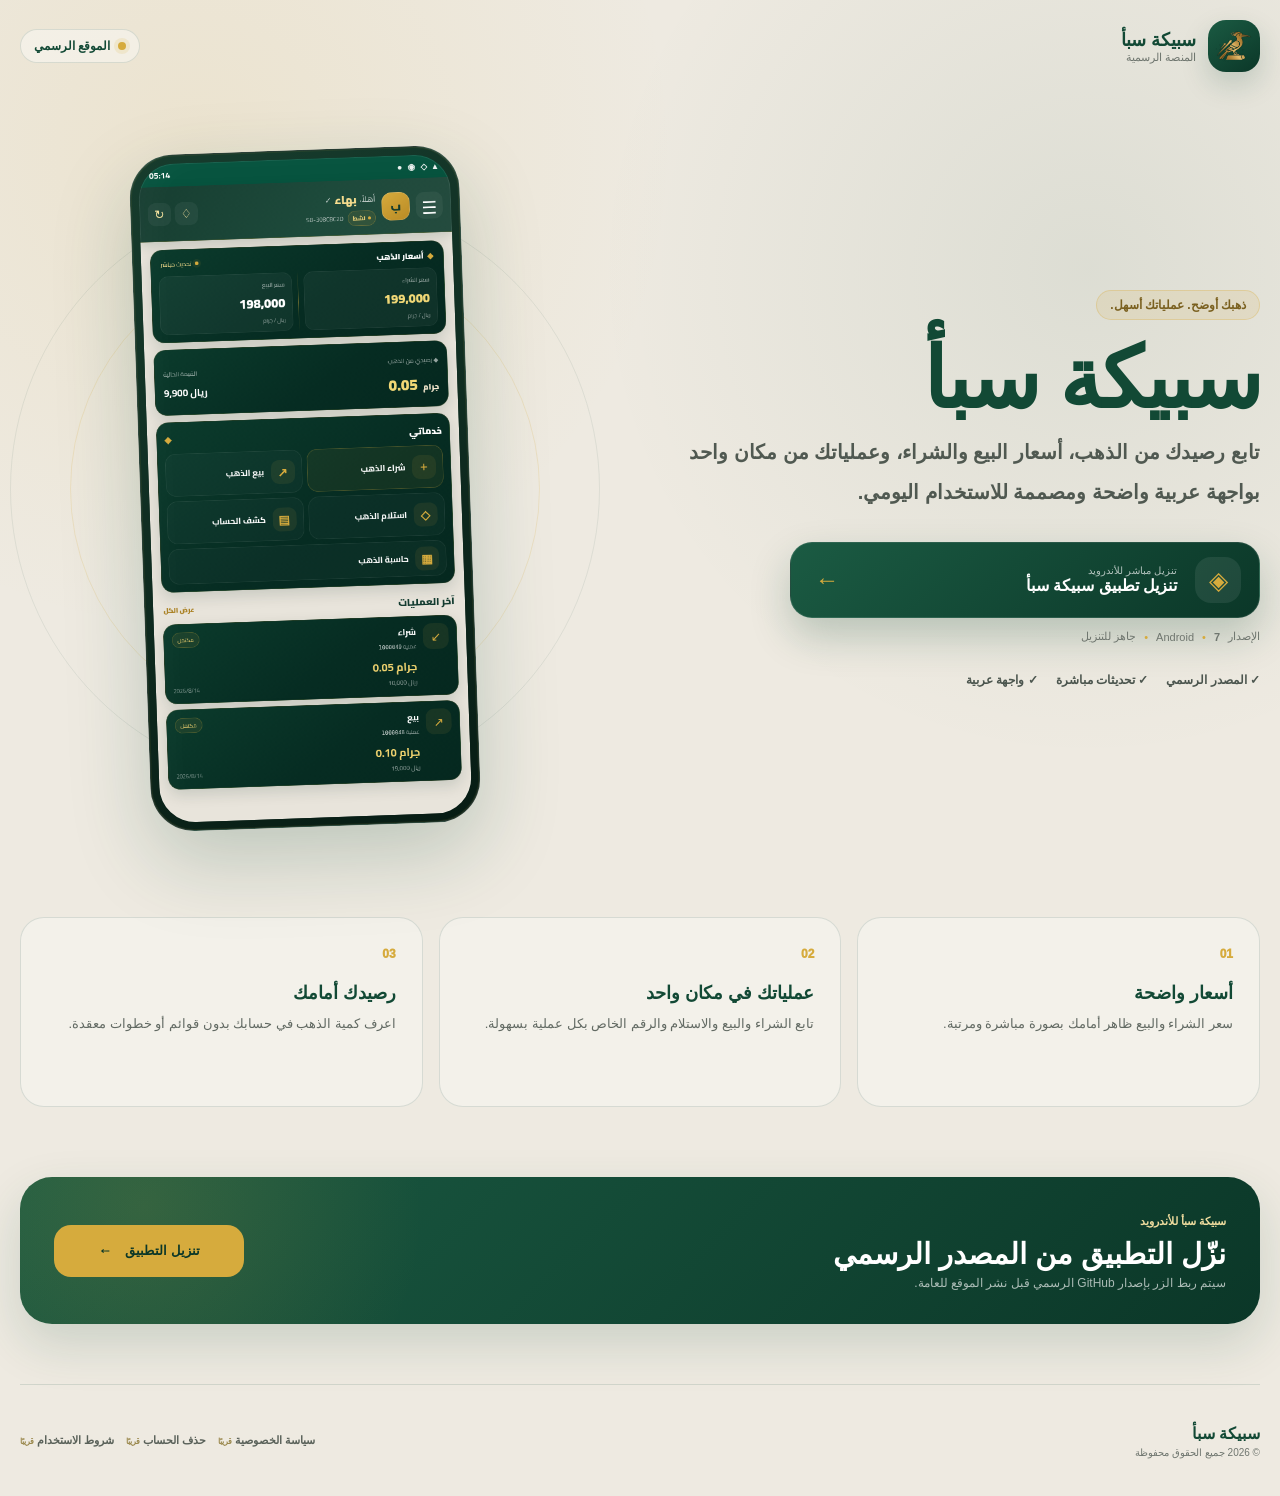
==== index.html @ 20c199f9 "Publish Sabika Saba official download site" ====
<!doctype html><html lang="ar" dir="rtl"><head><meta charset="utf-8"><meta name="viewport" content="width=device-width,initial-scale=1,viewport-fit=cover"><meta name="theme-color" content="#124935"><meta name="description" content="الموقع الرسمي لتنزيل تطبيق سبيكة سبأ للأندرويد."><title>سبيكة سبأ | تنزيل التطبيق</title><link rel="stylesheet" href="assets/css/styles.css"></head><body><div class="shell"><header><a class="brand" href="./"><span class="logo"><img id="logo" src="assets/images/logo.png" alt="شعار سبيكة سبأ"><b id="logoFallback">س</b></span><span><strong>سبيكة سبأ</strong><small>المنصة الرسمية</small></span></a><div class="official"><i></i> الموقع الرسمي</div></header><main><section class="hero"><div class="copy"><span class="eyebrow">ذهبك أوضح. عملياتك أسهل.</span><h1>سبيكة سبأ</h1><p>تابع رصيدك من الذهب، أسعار البيع والشراء، وعملياتك من مكان واحد بواجهة عربية واضحة ومصممة للاستخدام اليومي.</p><a id="download" class="download disabled" href="#"><span class="android">◈</span><span><small>تنزيل مباشر للأندرويد</small><strong>تنزيل تطبيق سبيكة سبأ</strong></span><em>←</em></a><div class="meta">الإصدار <b id="version">—</b> <span>•</span> Android <span>•</span> <span id="status">رابط التنزيل قيد التجهيز</span></div><div class="trust"><span>✓ المصدر الرسمي</span><span>✓ تحديثات مباشرة</span><span>✓ واجهة عربية</span></div></div><div class="visual"><div class="ring r1"></div><div class="ring r2"></div><div class="phone phone-real" aria-label="واجهة تطبيق سبيكة سبأ الحقيقية">
  <div class="real-screen">
    <img src="assets/images/app-home-real.png" alt="الشاشة الرئيسية الحقيقية لتطبيق سبيكة سبأ">
  </div>
</div></div></section><section class="features"><article><span>01</span><h2>أسعار واضحة</h2><p>سعر الشراء والبيع ظاهر أمامك بصورة مباشرة ومرتبة.</p></article><article><span>02</span><h2>عملياتك في مكان واحد</h2><p>تابع الشراء والبيع والاستلام والرقم الخاص بكل عملية بسهولة.</p></article><article><span>03</span><h2>رصيدك أمامك</h2><p>اعرف كمية الذهب في حسابك بدون قوائم أو خطوات معقدة.</p></article></section><section class="cta"><div><small>سبيكة سبأ للأندرويد</small><h2>نزّل التطبيق من المصدر الرسمي</h2><p>سيتم ربط الزر بإصدار GitHub الرسمي قبل نشر الموقع للعامة.</p></div><a id="download2" class="secondary disabled" href="#">تنزيل التطبيق <span>←</span></a></section></main><footer><div><strong>سبيكة سبأ</strong><small>© <span id="year"></span> جميع الحقوق محفوظة</small></div><nav><span>سياسة الخصوصية <small>قريبًا</small></span><span>حذف الحساب <small>قريبًا</small></span><span>شروط الاستخدام <small>قريبًا</small></span></nav></footer></div><script src="assets/js/config.js"></script><script src="assets/js/app.js"></script></body></html>
---- assets/css/styles.css ----
@font-face{font-family:Cairo;src:local("Cairo");font-display:swap}:root{--g:#124935;--gd:#0b3728;--gs:#1b5b43;--gold:#d6ab3d;--gold2:#f0dd9f;--ink:#18211d;--muted:#6f766f;--paper:#eeeae1;--paper2:#e5dfd3;--line:rgba(18,73,53,.13)}*{box-sizing:border-box}body{margin:0;min-height:100vh;color:var(--ink);background:radial-gradient(circle at 15% 10%,rgba(214,171,61,.11),transparent 28%),radial-gradient(circle at 85% 18%,rgba(18,73,53,.08),transparent 30%),var(--paper);font-family:Cairo,Tahoma,Arial,sans-serif;-webkit-font-smoothing:antialiased}.shell{width:min(1240px,calc(100% - 28px));margin:auto}header{min-height:92px;display:flex;align-items:center;justify-content:space-between;gap:20px}.brand{text-decoration:none;display:flex;align-items:center;gap:12px;color:inherit}.logo{width:52px;height:52px;display:grid;place-items:center;border-radius:18px;background:linear-gradient(145deg,var(--gs),var(--gd));box-shadow:0 12px 28px rgba(18,73,53,.18);overflow:hidden;position:relative}.logo img{width:82%;height:82%;object-fit:contain}.logo b{display:none;position:absolute;inset:0;place-items:center;color:var(--gold);font-size:24px}.brand>span:last-child{display:flex;flex-direction:column}.brand strong{color:var(--g);font-size:18px}.brand small{color:var(--muted);font-size:11px}.official{display:flex;align-items:center;gap:8px;padding:9px 13px;border:1px solid var(--line);background:rgba(255,255,255,.4);border-radius:999px;color:var(--g);font-size:12px;font-weight:800}.official i{width:8px;height:8px;border-radius:50%;background:var(--gold);box-shadow:0 0 0 4px rgba(214,171,61,.15)}.hero{min-height:680px;display:grid;grid-template-columns:1.02fr .98fr;align-items:center;gap:76px;padding:58px 0 84px}.copy{max-width:620px}.eyebrow{display:inline-flex;padding:7px 13px;border-radius:999px;background:rgba(214,171,61,.13);border:1px solid rgba(214,171,61,.3);color:#7a601f;font-size:12px;font-weight:900}.hero h1{margin:18px 0 12px;color:var(--g);font-size:clamp(48px,7vw,84px);line-height:.98;font-weight:950;letter-spacing:-2px}.copy>p{max-width:580px;margin:0;color:#505951;font-size:clamp(16px,2vw,20px);line-height:2;font-weight:600}.download{margin-top:30px;min-height:76px;max-width:470px;display:grid;grid-template-columns:50px 1fr 30px;align-items:center;gap:14px;padding:12px 18px;border-radius:22px;background:linear-gradient(140deg,var(--gs),var(--gd));color:#fff;text-decoration:none;box-shadow:0 18px 40px rgba(18,73,53,.23);border:1px solid rgba(255,255,255,.1)}.download:not(.disabled):hover{transform:translateY(-2px)}.android{width:46px;height:46px;display:grid;place-items:center;border-radius:16px;color:var(--gold);background:rgba(255,255,255,.08);font-size:25px}.download>span:nth-child(2){display:flex;flex-direction:column}.download small{font-size:10px;color:rgba(255,255,255,.68)}.download strong{font-size:16px}.download em{font-style:normal;color:var(--gold);font-size:24px}.disabled{opacity:.72;cursor:default}.meta{margin-top:12px;display:flex;align-items:center;gap:8px;flex-wrap:wrap;color:var(--muted);font-size:11px}.meta>span:not(#status){color:var(--gold)}.trust{display:flex;gap:18px;flex-wrap:wrap;margin-top:30px;color:#4b554e;font-size:12px;font-weight:800}.visual{min-height:560px;display:grid;place-items:center;position:relative}.ring{position:absolute;border:1px solid rgba(214,171,61,.18);border-radius:50%}.r1{width:470px;height:470px}.r2{width:590px;height:590px;border-color:rgba(18,73,53,.08)}.phone{width:min(330px,78vw);border-radius:46px;padding:10px;background:#0d241b;border:1px solid rgba(255,255,255,.12);box-shadow:0 28px 80px rgba(18,73,53,.14);position:relative;transform:rotate(-2deg)}.notch{height:27px}.notch:after{content:"";display:block;width:80px;height:7px;margin:auto;border-radius:999px;background:rgba(255,255,255,.12)}.screen{min-height:535px;padding:20px 17px 18px;border-radius:36px;background:var(--paper2);overflow:hidden}.apphead{display:flex;justify-content:space-between;align-items:center;color:var(--g);margin-bottom:16px}.apphead>div{display:flex;flex-direction:column}.apphead small{font-size:9px;color:#70786f}.apphead strong{font-size:14px}.apphead>b{width:36px;height:36px;display:grid;place-items:center;border-radius:13px;color:var(--gold);background:var(--g)}.green{background:linear-gradient(140deg,var(--gs),var(--gd));color:white;border-radius:22px;padding:16px;box-shadow:0 13px 24px rgba(18,73,53,.14)}.price-title{display:flex;justify-content:space-between;margin-bottom:13px}.price-title strong{font-size:11px}.price-title small{color:var(--gold2);font-size:8px}.prices{display:grid;grid-template-columns:1fr 1px 1fr;gap:14px}.prices>div{display:flex;flex-direction:column}.prices small,.prices span{font-size:8px;color:rgba(255,255,255,.65)}.prices strong{color:var(--gold2);font-size:18px}.prices i{background:rgba(214,171,61,.26)}.balance{margin-top:11px}.balance small{color:rgba(255,255,255,.66);font-size:9px}.balance>strong{display:block;margin-top:4px;color:var(--gold2);font-size:25px;direction:ltr;text-align:right}.balance>strong span{font-size:10px;color:#fff}.screen h3{margin:18px 1px 9px;color:var(--g);font-size:11px}.services{display:grid;grid-template-columns:repeat(4,1fr);gap:7px}.services div{min-height:70px;display:flex;flex-direction:column;align-items:center;justify-content:center;gap:4px;border-radius:18px;background:linear-gradient(145deg,var(--gs),var(--gd));color:var(--gold);font-size:18px;font-weight:900}.services b{color:white;font-size:8px}.features{display:grid;grid-template-columns:repeat(3,1fr);gap:16px;padding:6px 0 70px}.features article{min-height:190px;padding:26px;border-radius:24px;background:rgba(255,255,255,.32);border:1px solid var(--line)}.features article>span{color:var(--gold);font-size:12px;font-weight:950}.features h2{margin:20px 0 8px;color:var(--g);font-size:18px}.features p{margin:0;color:#626a63;font-size:13px;line-height:1.9}.cta{margin-bottom:60px;padding:34px;display:flex;justify-content:space-between;align-items:center;gap:26px;border-radius:32px;color:white;background:radial-gradient(circle at 10% 20%,rgba(214,171,61,.15),transparent 25%),linear-gradient(135deg,var(--gs),var(--gd));box-shadow:0 20px 50px rgba(18,73,53,.16)}.cta>div>small{color:var(--gold2);font-size:11px;font-weight:900}.cta h2{margin:8px 0 5px;font-size:clamp(20px,3vw,29px)}.cta p{margin:0;color:rgba(255,255,255,.65);font-size:12px}.secondary{min-width:190px;min-height:52px;padding:0 18px;display:inline-flex;justify-content:center;align-items:center;gap:14px;text-decoration:none;border-radius:17px;color:var(--gd);background:var(--gold);font-size:13px;font-weight:950}footer{min-height:112px;border-top:1px solid var(--line);display:flex;justify-content:space-between;align-items:center;gap:24px}footer>div{display:flex;flex-direction:column;gap:4px}footer strong{color:var(--g)}footer small{color:var(--muted);font-size:10px}footer nav{display:flex;gap:12px;flex-wrap:wrap;color:#596159;font-size:11px;font-weight:700}footer nav small{color:#9a884c;font-size:8px}@media(max-width:900px){.hero{grid-template-columns:1fr;gap:20px;padding-top:32px}.copy{text-align:center;max-width:none}.eyebrow,.download{margin-inline:auto}.copy>p{margin-inline:auto}.meta,.trust{justify-content:center}.visual{min-height:600px}.features{grid-template-columns:1fr}}@media(max-width:620px){.shell{width:calc(100% - 20px)}header{min-height:76px}.logo{width:45px;height:45px}.brand strong{font-size:15px}.official{font-size:10px;padding:8px 10px}.hero{padding:34px 0 56px}.hero h1{font-size:54px}.copy>p{font-size:15px}.download{grid-template-columns:44px 1fr 22px;min-height:70px;border-radius:20px;padding:11px 14px}.download strong{font-size:14px}.visual{min-height:520px}.phone{width:290px}.screen{min-height:480px}.r1{width:350px;height:350px}.r2{width:440px;height:440px}.cta{padding:26px 22px;flex-direction:column;align-items:stretch;text-align:center}.secondary{width:100%}footer{padding:28px 0;flex-direction:column;align-items:flex-start}}
/* Real app home preview: uses the actual customer-app home screenshot. */
.phone.phone-real{
  width:min(330px,78vw);
  padding:8px;
  border-radius:44px;
  background:linear-gradient(155deg,#173c2d,#071c14);
  border:1px solid rgba(255,255,255,.14);
  box-shadow:
    0 30px 80px rgba(18,73,53,.22),
    0 0 0 1px rgba(214,171,61,.08) inset;
  transform:rotate(-2deg);
  overflow:hidden;
}
.real-screen{
  position:relative;
  width:100%;
  aspect-ratio:511 / 1080;
  border-radius:36px;
  overflow:hidden;
  background:#0b3728;
}
.real-screen img{
  display:block;
  width:100%;
  height:100%;
  object-fit:cover;
  object-position:center;
}
.real-screen::after{
  content:"";
  position:absolute;
  inset:0;
  pointer-events:none;
  border-radius:inherit;
  box-shadow:
    inset 0 0 0 1px rgba(255,255,255,.08),
    inset 18px 0 28px rgba(255,255,255,.025);
}
@media(max-width:620px){
  .phone.phone-real{width:290px;border-radius:40px;padding:7px}
  .real-screen{border-radius:33px}
}
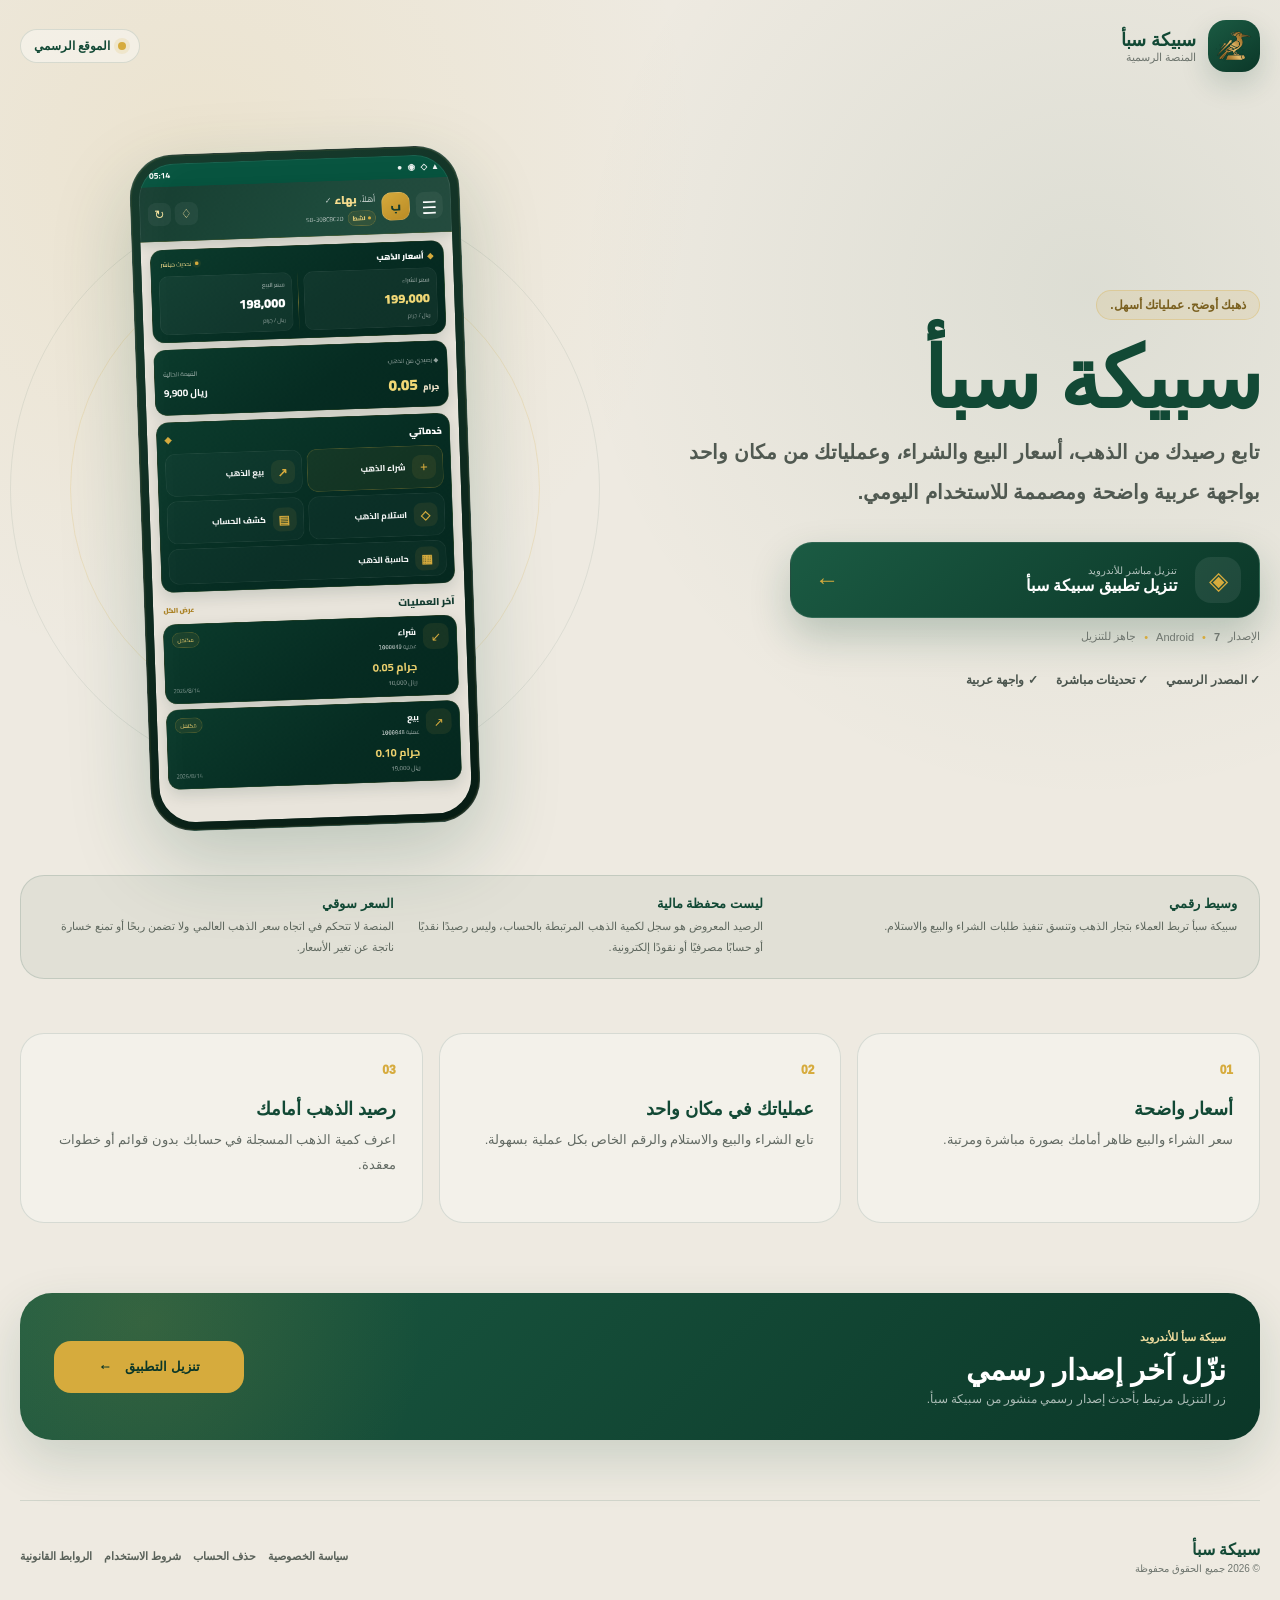
==== commit a4d6dfa6: "Add privacy deletion and terms pages" ====
--- a/index.html
+++ b/index.html
@@ -1,5 +1,101 @@
-<!doctype html><html lang="ar" dir="rtl"><head><meta charset="utf-8"><meta name="viewport" content="width=device-width,initial-scale=1,viewport-fit=cover"><meta name="theme-color" content="#124935"><meta name="description" content="الموقع الرسمي لتنزيل تطبيق سبيكة سبأ للأندرويد."><title>سبيكة سبأ | تنزيل التطبيق</title><link rel="stylesheet" href="assets/css/styles.css"></head><body><div class="shell"><header><a class="brand" href="./"><span class="logo"><img id="logo" src="assets/images/logo.png" alt="شعار سبيكة سبأ"><b id="logoFallback">س</b></span><span><strong>سبيكة سبأ</strong><small>المنصة الرسمية</small></span></a><div class="official"><i></i> الموقع الرسمي</div></header><main><section class="hero"><div class="copy"><span class="eyebrow">ذهبك أوضح. عملياتك أسهل.</span><h1>سبيكة سبأ</h1><p>تابع رصيدك من الذهب، أسعار البيع والشراء، وعملياتك من مكان واحد بواجهة عربية واضحة ومصممة للاستخدام اليومي.</p><a id="download" class="download disabled" href="#"><span class="android">◈</span><span><small>تنزيل مباشر للأندرويد</small><strong>تنزيل تطبيق سبيكة سبأ</strong></span><em>←</em></a><div class="meta">الإصدار <b id="version">—</b> <span>•</span> Android <span>•</span> <span id="status">رابط التنزيل قيد التجهيز</span></div><div class="trust"><span>✓ المصدر الرسمي</span><span>✓ تحديثات مباشرة</span><span>✓ واجهة عربية</span></div></div><div class="visual"><div class="ring r1"></div><div class="ring r2"></div><div class="phone phone-real" aria-label="واجهة تطبيق سبيكة سبأ الحقيقية">
-  <div class="real-screen">
-    <img src="assets/images/app-home-real.png" alt="الشاشة الرئيسية الحقيقية لتطبيق سبيكة سبأ">
-  </div>
-</div></div></section><section class="features"><article><span>01</span><h2>أسعار واضحة</h2><p>سعر الشراء والبيع ظاهر أمامك بصورة مباشرة ومرتبة.</p></article><article><span>02</span><h2>عملياتك في مكان واحد</h2><p>تابع الشراء والبيع والاستلام والرقم الخاص بكل عملية بسهولة.</p></article><article><span>03</span><h2>رصيدك أمامك</h2><p>اعرف كمية الذهب في حسابك بدون قوائم أو خطوات معقدة.</p></article></section><section class="cta"><div><small>سبيكة سبأ للأندرويد</small><h2>نزّل التطبيق من المصدر الرسمي</h2><p>سيتم ربط الزر بإصدار GitHub الرسمي قبل نشر الموقع للعامة.</p></div><a id="download2" class="secondary disabled" href="#">تنزيل التطبيق <span>←</span></a></section></main><footer><div><strong>سبيكة سبأ</strong><small>© <span id="year"></span> جميع الحقوق محفوظة</small></div><nav><span>سياسة الخصوصية <small>قريبًا</small></span><span>حذف الحساب <small>قريبًا</small></span><span>شروط الاستخدام <small>قريبًا</small></span></nav></footer></div><script src="assets/js/config.js"></script><script src="assets/js/app.js"></script></body></html>+<!doctype html>
+<html lang="ar" dir="rtl">
+<head>
+  <meta charset="utf-8">
+  <meta name="viewport" content="width=device-width,initial-scale=1,viewport-fit=cover">
+  <meta name="theme-color" content="#124935">
+  <meta name="description" content="الموقع الرسمي لتنزيل تطبيق سبيكة سبأ للأندرويد والوصول إلى سياسة الخصوصية وشروط الاستخدام وحذف الحساب.">
+  <title>سبيكة سبأ | الموقع الرسمي</title>
+  <link rel="stylesheet" href="assets/css/styles.css">
+  <link rel="stylesheet" href="assets/css/legal.css">
+</head>
+<body>
+<div class="shell">
+  <header>
+    <a class="brand" href="./">
+      <span class="logo">
+        <img id="logo" src="assets/images/logo.png" alt="شعار سبيكة سبأ">
+        <b id="logoFallback">س</b>
+      </span>
+      <span><strong>سبيكة سبأ</strong><small>المنصة الرسمية</small></span>
+    </a>
+    <div class="official"><i></i> الموقع الرسمي</div>
+  </header>
+
+  <main>
+    <section class="hero">
+      <div class="copy">
+        <span class="eyebrow">ذهبك أوضح. عملياتك أسهل.</span>
+        <h1>سبيكة سبأ</h1>
+        <p>تابع رصيدك من الذهب، أسعار البيع والشراء، وعملياتك من مكان واحد بواجهة عربية واضحة ومصممة للاستخدام اليومي.</p>
+
+        <a id="download" class="download disabled" href="#">
+          <span class="android">◈</span>
+          <span><small>تنزيل مباشر للأندرويد</small><strong>تنزيل تطبيق سبيكة سبأ</strong></span>
+          <em>←</em>
+        </a>
+
+        <div class="meta">
+          الإصدار <b id="version">—</b>
+          <span>•</span> Android
+          <span>•</span> <span id="status">رابط التنزيل قيد التجهيز</span>
+        </div>
+
+        <div class="trust">
+          <span>✓ المصدر الرسمي</span>
+          <span>✓ تحديثات مباشرة</span>
+          <span>✓ واجهة عربية</span>
+        </div>
+      </div>
+
+      <div class="visual">
+        <div class="ring r1"></div>
+        <div class="ring r2"></div>
+        <div class="phone phone-real" aria-label="واجهة تطبيق سبيكة سبأ الحقيقية">
+          <div class="real-screen">
+            <img src="assets/images/app-home-real.png" alt="الشاشة الرئيسية لتطبيق سبيكة سبأ">
+          </div>
+        </div>
+      </div>
+    </section>
+
+    <section class="role-note" aria-label="طبيعة خدمة سبيكة سبأ">
+      <div><b>وسيط رقمي</b><span>سبيكة سبأ تربط العملاء بتجار الذهب وتنسق تنفيذ طلبات الشراء والبيع والاستلام.</span></div>
+      <div><b>ليست محفظة مالية</b><span>الرصيد المعروض هو سجل لكمية الذهب المرتبطة بالحساب، وليس رصيدًا نقديًا أو حسابًا مصرفيًا أو نقودًا إلكترونية.</span></div>
+      <div><b>السعر سوقي</b><span>المنصة لا تتحكم في اتجاه سعر الذهب العالمي ولا تضمن ربحًا أو تمنع خسارة ناتجة عن تغير الأسعار.</span></div>
+    </section>
+
+    <section class="features">
+      <article><span>01</span><h2>أسعار واضحة</h2><p>سعر الشراء والبيع ظاهر أمامك بصورة مباشرة ومرتبة.</p></article>
+      <article><span>02</span><h2>عملياتك في مكان واحد</h2><p>تابع الشراء والبيع والاستلام والرقم الخاص بكل عملية بسهولة.</p></article>
+      <article><span>03</span><h2>رصيد الذهب أمامك</h2><p>اعرف كمية الذهب المسجلة في حسابك بدون قوائم أو خطوات معقدة.</p></article>
+    </section>
+
+    <section class="cta">
+      <div>
+        <small>سبيكة سبأ للأندرويد</small>
+        <h2>نزّل آخر إصدار رسمي</h2>
+        <p>زر التنزيل مرتبط بأحدث إصدار رسمي منشور من سبيكة سبأ.</p>
+      </div>
+      <a id="download2" class="secondary disabled" href="#">تنزيل التطبيق <span>←</span></a>
+    </section>
+  </main>
+
+  <footer>
+    <div>
+      <strong>سبيكة سبأ</strong>
+      <small>© <span id="year"></span> جميع الحقوق محفوظة</small>
+    </div>
+    <nav>
+      <a href="privacy/">سياسة الخصوصية</a>
+      <a href="delete-account/">حذف الحساب</a>
+      <a href="terms/">شروط الاستخدام</a>
+      <a href="legal/">الروابط القانونية</a>
+    </nav>
+  </footer>
+</div>
+
+<script src="assets/js/config.js"></script>
+<script src="assets/js/app.js"></script>
+</body>
+</html>
--- a/assets/css/styles.css
+++ b/assets/css/styles.css
@@ -41,3 +41,5 @@
   .phone.phone-real{width:290px;border-radius:40px;padding:7px}
   .real-screen{border-radius:33px}
 }
+
+footer nav a{color:#596159;text-decoration:none;font-size:11px;font-weight:700}footer nav a:hover{color:var(--g)}
--- a/assets/css/legal.css
+++ b/assets/css/legal.css
@@ -0,0 +1,48 @@
+
+.legal-shell{width:min(980px,calc(100% - 28px));margin:0 auto}
+.legal-header{min-height:86px;display:flex;align-items:center;justify-content:space-between;gap:16px}
+.legal-nav{display:flex;align-items:center;gap:8px;flex-wrap:wrap}
+.legal-nav a{display:inline-flex;align-items:center;min-height:38px;padding:0 13px;border:1px solid var(--line);border-radius:999px;text-decoration:none;color:var(--g);background:rgba(255,255,255,.42);font-size:11px;font-weight:800}
+.legal-nav a:hover,.legal-nav a.active{background:var(--g);color:#fff;border-color:var(--g)}
+.legal-main{padding:30px 0 70px}
+.legal-hero{padding:28px;border-radius:30px;background:linear-gradient(140deg,var(--gs),var(--gd));color:#fff;box-shadow:0 22px 55px rgba(18,73,53,.16);border:1px solid rgba(255,255,255,.08)}
+.legal-kicker{display:inline-flex;padding:6px 11px;border:1px solid rgba(214,171,61,.35);border-radius:999px;color:var(--gold2);background:rgba(214,171,61,.08);font-size:10px;font-weight:900}
+.legal-hero h1{margin:12px 0 6px;font-size:clamp(28px,5vw,45px);line-height:1.25}
+.legal-hero p{margin:0;color:rgba(255,255,255,.75);font-size:13px;line-height:1.9}
+.legal-meta{margin-top:15px;display:flex;gap:8px;flex-wrap:wrap;color:rgba(255,255,255,.62);font-size:10px}
+.legal-meta span{display:inline-flex;align-items:center;gap:5px}
+.legal-card{margin-top:16px;padding:24px;border-radius:24px;background:rgba(255,255,255,.52);border:1px solid var(--line);box-shadow:0 10px 30px rgba(18,73,53,.06)}
+.legal-card h2{margin:0 0 10px;color:var(--g);font-size:18px}
+.legal-card h3{margin:18px 0 8px;color:var(--g);font-size:14px}
+.legal-card p,.legal-card li{color:#4e584f;font-size:13px;line-height:2}
+.legal-card p{margin:6px 0}
+.legal-card ul,.legal-card ol{margin:8px 0;padding-right:22px}
+.legal-note{margin:14px 0;padding:15px 16px;border-radius:17px;background:rgba(214,171,61,.11);border:1px solid rgba(214,171,61,.3);color:#66501c;font-size:12px;line-height:1.9}
+.legal-note.green{background:rgba(18,73,53,.07);border-color:rgba(18,73,53,.18);color:var(--g)}
+.legal-note.danger{background:rgba(150,40,40,.05);border-color:rgba(150,40,40,.16);color:#7c3030}
+.legal-actions{display:flex;gap:10px;flex-wrap:wrap;margin-top:18px}
+.legal-button{display:inline-flex;align-items:center;justify-content:center;gap:8px;min-height:48px;padding:0 18px;border-radius:16px;text-decoration:none;font-size:12px;font-weight:900;border:1px solid var(--g)}
+.legal-button.primary{background:var(--g);color:#fff}
+.legal-button.gold{background:var(--gold);border-color:var(--gold);color:var(--gd)}
+.legal-button.ghost{background:transparent;color:var(--g)}
+.legal-grid{display:grid;grid-template-columns:repeat(2,1fr);gap:14px;margin-top:16px}
+.legal-link-card{padding:20px;border-radius:22px;border:1px solid var(--line);background:rgba(255,255,255,.48);text-decoration:none;transition:transform .18s ease,border-color .18s ease}
+.legal-link-card:hover{transform:translateY(-2px);border-color:rgba(214,171,61,.5)}
+.legal-link-card b{display:block;color:var(--g);font-size:16px;margin-bottom:5px}
+.legal-link-card span{color:var(--muted);font-size:11px;line-height:1.8}
+.legal-contact{direction:ltr;unicode-bidi:isolate;font-family:Tahoma,Arial,sans-serif;font-weight:700}
+.legal-footer{min-height:100px;border-top:1px solid var(--line);display:flex;justify-content:space-between;align-items:center;gap:18px;color:var(--muted);font-size:10px}
+.legal-footer nav{display:flex;gap:12px;flex-wrap:wrap}
+.legal-footer a{color:var(--g);text-decoration:none;font-weight:800}
+.role-note{margin:-36px 0 48px;padding:20px 22px;border-radius:24px;background:rgba(18,73,53,.06);border:1px solid rgba(18,73,53,.14);display:grid;grid-template-columns:1.3fr 1fr 1fr;gap:18px}
+.role-note div{min-width:0}
+.role-note b{display:block;color:var(--g);font-size:13px;margin-bottom:5px}
+.role-note span{color:#5f685f;font-size:11px;line-height:1.8}
+@media(max-width:760px){
+  .legal-header{align-items:flex-start;padding:15px 0}
+  .legal-nav{justify-content:flex-start}
+  .legal-grid{grid-template-columns:1fr}
+  .legal-hero,.legal-card{padding:20px}
+  .legal-footer{padding:24px 0;flex-direction:column;align-items:flex-start}
+  .role-note{grid-template-columns:1fr;margin:-22px 0 34px}
+}
